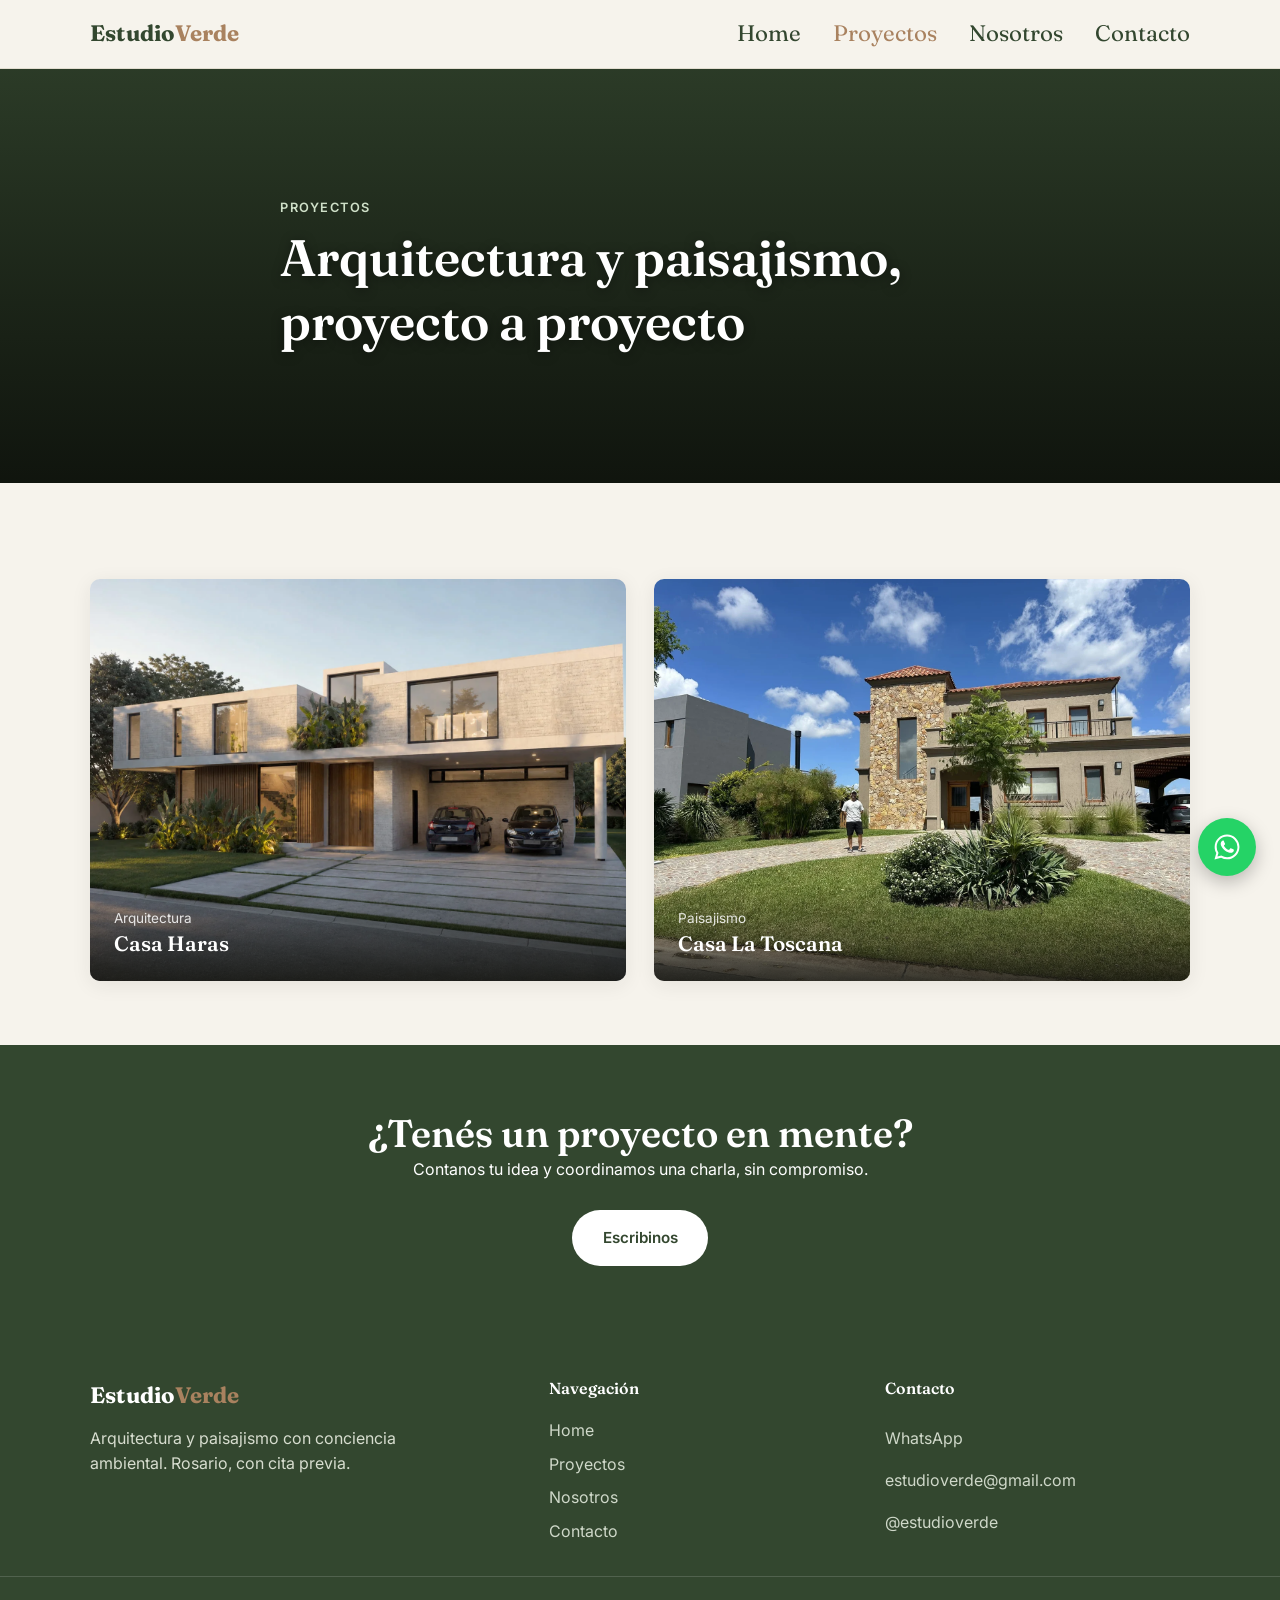
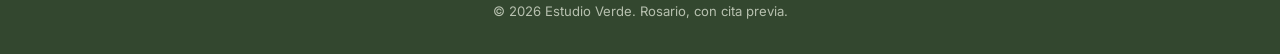
==== proyectos/index.html @ 6f8d034b "Sitio institucional de Estudio Verde Arquitectura y paisajismo con conciencia ambiental. HTML/CSS/JS" ====
<!DOCTYPE html>
<html lang="es">
<head>
<meta charset="UTF-8">
<meta name="viewport" content="width=device-width, initial-scale=1.0">
<title>Proyectos — Estudio Verde</title>
<meta name="description" content="Conocé los proyectos de arquitectura y paisajismo de Estudio Verde.">
<link rel="preconnect" href="https://fonts.googleapis.com">
<link rel="preconnect" href="https://fonts.gstatic.com" crossorigin>
<link href="https://fonts.googleapis.com/css2?family=Fraunces:wght@500;600;700&family=Inter:wght@400;500;600&display=swap" rel="stylesheet">
<link rel="stylesheet" href="../css/styles.css">
</head>
<body>

<header class="header">
  <div class="contenedor">
    <a href="../index.html" class="wordmark">Estudio<span>Verde</span></a>
    <button class="nav-toggle" aria-label="Abrir menú" aria-expanded="false">
      <span></span><span></span><span></span>
    </button>
    <nav class="nav-menu">
      <a href="../index.html">Home</a>
      <a href="index.html" class="activo">Proyectos</a>
      <a href="../nosotros.html">Nosotros</a>
      <a href="../contacto.html">Contacto</a>
    </nav>
  </div>
</header>

<section class="hero hero-mini" style="background-image: linear-gradient(180deg, rgba(20,22,15,0.25) 0%, rgba(15,18,12,0.65) 55%, rgba(12,15,10,0.9) 100%), url('https://picsum.photos/seed/estudioverde-proyectos/1600/700');">
  <div class="contenedor hero-contenido">
    <span class="eyebrow" style="color:#cfe0c8;">Proyectos</span>
    <h1>Arquitectura y paisajismo, proyecto a proyecto</h1>
  </div>
</section>

<section>
  <div class="contenedor">
    <!--
      Grilla de proyectos: por ahora hay 2 casos cargados (Casa Haras y Casa La Toscana).
      Para sumar un proyecto nuevo, copiar un <a class="tarjeta-proyecto"> y crear su página
      individual usando casa-haras.html como plantilla.
    -->
    <div class="grilla-proyectos">
      <a class="tarjeta-proyecto" href="casa-haras.html">
        <img src="../img/proyectos/casa-haras-fachada.webp" alt="Casa Haras — fachada">
        <div class="tarjeta-proyecto-info">
          <span>Arquitectura</span>
          <h3>Casa Haras</h3>
        </div>
      </a>
      <a class="tarjeta-proyecto" href="casa-la-toscana.html">
        <img src="../img/proyectos/toscana-02.webp" alt="Casa La Toscana — paisajismo">
        <div class="tarjeta-proyecto-info">
          <span>Paisajismo</span>
          <h3>Casa La Toscana</h3>
        </div>
      </a>
    </div>
  </div>
</section>

<section class="cta-final">
  <div class="contenedor centrado">
    <h2>¿Tenés un proyecto en mente?</h2>
    <p>Contanos tu idea y coordinamos una charla, sin compromiso.</p>
    <div class="hero-acciones" style="justify-content:center;">
      <a href="../contacto.html" class="boton boton-primario" style="background:#fff; color:var(--verde-oscuro);">Escribinos</a>
    </div>
  </div>
</section>

<footer class="footer">
  <div class="contenedor">
    <div>
      <a href="../index.html" class="wordmark" style="color:#fff;">Estudio<span style="color:var(--tierra);">Verde</span></a>
      <p style="margin-top:0.75rem; max-width:340px;">Arquitectura y paisajismo con conciencia ambiental. Rosario, con cita previa.</p>
    </div>
    <div class="footer-links">
      <h4>Navegación</h4>
      <a href="../index.html">Home</a>
      <a href="index.html">Proyectos</a>
      <a href="../nosotros.html">Nosotros</a>
      <a href="../contacto.html">Contacto</a>
    </div>
    <div class="footer-links">
      <h4>Contacto</h4>
      <a href="https://wa.me/5491164099986?text=Hola!%20Vi%20la%20web%20de%20Estudio%20Verde%20y%20me%20gustar%C3%ADa%20hacer%20una%20consulta." target="_blank" rel="noopener">WhatsApp</a>
      <a href="mailto:estudioverde@gmail.com">estudioverde@gmail.com</a>
      <a href="https://instagram.com/estudioverde" target="_blank" rel="noopener">@estudioverde</a>
    </div>
  </div>
  <div class="footer-bottom">© 2026 Estudio Verde. Rosario, con cita previa.</div>
</footer>

<a class="whatsapp-flotante" href="https://wa.me/5491164099986?text=Hola!%20Vi%20la%20web%20de%20Estudio%20Verde%20y%20me%20gustar%C3%ADa%20hacer%20una%20consulta." target="_blank" rel="noopener" aria-label="Escribinos por WhatsApp">
  <svg viewBox="0 0 24 24"><path d="M12.04 2C6.58 2 2.13 6.45 2.13 11.91c0 1.75.46 3.45 1.32 4.95L2 22l5.28-1.38a9.9 9.9 0 0 0 4.76 1.21h.01c5.46 0 9.9-4.45 9.9-9.92 0-2.65-1.03-5.14-2.9-7.01A9.86 9.86 0 0 0 12.04 2m0 1.67c2.24 0 4.35.87 5.93 2.45a8.23 8.23 0 0 1 2.42 5.8c0 4.55-3.71 8.25-8.36 8.25a8.3 8.3 0 0 1-4.22-1.15l-.3-.18-3.13.82.84-3.04-.2-.31a8.18 8.18 0 0 1-1.27-4.39c0-4.55 3.71-8.25 8.29-8.25M8.53 7.02c-.17 0-.45.06-.68.32-.23.25-.9.87-.9 2.13 0 1.25.92 2.46 1.05 2.63.13.17 1.79 2.87 4.43 3.9 2.19.86 2.63.69 3.11.65.48-.04 1.55-.63 1.77-1.24.22-.6.22-1.12.15-1.23-.06-.11-.24-.17-.5-.3-.26-.13-1.55-.77-1.79-.86-.24-.09-.42-.13-.59.13-.17.26-.68.86-.83 1.03-.15.17-.31.19-.57.06-.26-.13-1.1-.4-2.09-1.28-.77-.68-1.29-1.53-1.44-1.79-.15-.26-.02-.4.11-.53.12-.12.26-.31.39-.47.13-.15.17-.26.26-.43.09-.17.04-.32-.02-.45-.06-.13-.59-1.44-.82-1.97-.21-.51-.43-.44-.59-.45-.15-.01-.32-.01-.5-.01"/></svg>
</a>

<script src="../js/main.js"></script>
</body>
</html>
---- css/styles.css ----
/* ===========================================================
   Estudio Verde — hoja de estilos compartida
   Mobile-first. Paleta: verdes (no flúor), tonos tierra y madera.
   =========================================================== */

:root {
  /* Paleta — editar acá para ajustar todo el sitio */
  --verde-principal: #4b6b4a;
  --verde-oscuro: #33472f;
  --verde-claro: #7c9a72;
  --tierra: #a9825f;
  --madera: #8a6446;
  --crema-fondo: #f6f3ec;
  --crema-card: #ffffff;
  --texto-principal: #2c2a24;
  --texto-suave: #5c584d;
  --borde: #e2ddd0;

  --fuente-titulos: 'Fraunces', Georgia, serif;
  --fuente-cuerpo: 'Inter', -apple-system, BlinkMacSystemFont, sans-serif;

  --radio: 10px;
  --sombra: 0 4px 20px rgba(44, 42, 36, 0.08);
  --contenido-max: 1140px;
}

* {
  box-sizing: border-box;
  margin: 0;
  padding: 0;
}

html {
  scroll-behavior: smooth;
}

body {
  font-family: var(--fuente-cuerpo);
  color: var(--texto-principal);
  background: var(--crema-fondo);
  line-height: 1.6;
  overflow-x: hidden;
}

img {
  max-width: 100%;
  display: block;
}

a {
  color: inherit;
  text-decoration: none;
}

ul {
  list-style: none;
}

h1, h2, h3, h4 {
  font-family: var(--fuente-titulos);
  color: var(--verde-oscuro);
  line-height: 1.25;
  font-weight: 600;
}

h1 { font-size: clamp(2rem, 5vw, 3.2rem); }
h2 { font-size: clamp(1.6rem, 4vw, 2.4rem); }
h3 { font-size: 1.3rem; }

p { color: var(--texto-suave); }

.contenedor {
  max-width: var(--contenido-max);
  margin: 0 auto;
  padding: 0 1.25rem;
}

section {
  padding: 4rem 0;
}

.seccion-alt {
  background: var(--crema-card);
}

.centrado { text-align: center; }

.eyebrow {
  text-transform: uppercase;
  letter-spacing: 0.12em;
  font-size: 0.8rem;
  font-weight: 600;
  color: var(--verde-principal);
  margin-bottom: 0.5rem;
  display: block;
}

.intro-seccion {
  max-width: 640px;
  margin: 0 auto 2.5rem;
  text-align: center;
}

/* ---------- Botones ---------- */
.boton {
  display: inline-block;
  padding: 0.85rem 1.8rem;
  border-radius: 999px;
  font-weight: 600;
  font-size: 0.95rem;
  border: 2px solid transparent;
  cursor: pointer;
  transition: transform 0.15s ease, box-shadow 0.15s ease, background 0.15s ease;
}

.boton:hover {
  transform: translateY(-2px);
}

.boton-primario {
  background: var(--verde-principal);
  color: #fff;
}

.boton-primario:hover {
  background: var(--verde-oscuro);
}

.boton-secundario {
  background: transparent;
  border-color: var(--verde-principal);
  color: var(--verde-principal);
}

.boton-secundario:hover {
  background: var(--verde-principal);
  color: #fff;
}

/* ---------- Header / nav ---------- */
.header {
  position: sticky;
  top: 0;
  z-index: 100;
  background: rgba(246, 243, 236, 0.95);
  backdrop-filter: blur(6px);
  border-bottom: 1px solid var(--borde);
}

.header .contenedor {
  display: flex;
  align-items: center;
  justify-content: space-between;
  padding-top: 1rem;
  padding-bottom: 1rem;
}

.wordmark {
  font-family: var(--fuente-titulos);
  font-size: 1.4rem;
  font-weight: 700;
  color: var(--verde-oscuro);
  letter-spacing: 0.01em;
}

.wordmark span {
  color: var(--tierra);
}

.nav-toggle {
  display: block;
  background: none;
  border: none;
  cursor: pointer;
  padding: 0.4rem;
  z-index: 110;
}

.nav-toggle span {
  display: block;
  width: 26px;
  height: 2px;
  background: var(--verde-oscuro);
  margin: 5px 0;
  transition: transform 0.2s ease, opacity 0.2s ease;
}

.nav-toggle[aria-expanded="true"] span:nth-child(1) {
  transform: translateY(7px) rotate(45deg);
}
.nav-toggle[aria-expanded="true"] span:nth-child(2) {
  opacity: 0;
}
.nav-toggle[aria-expanded="true"] span:nth-child(3) {
  transform: translateY(-7px) rotate(-45deg);
}

.nav-menu {
  position: fixed;
  inset: 0 0 0 30%;
  background: var(--crema-fondo);
  display: flex;
  flex-direction: column;
  justify-content: center;
  gap: 1.5rem;
  padding: 2rem;
  transform: translateX(100%);
  transition: transform 0.25s ease;
  border-left: 1px solid var(--borde);
}

.nav-menu.abierto {
  transform: translateX(0);
}

.nav-menu a {
  font-family: var(--fuente-titulos);
  font-size: 1.4rem;
  color: var(--verde-oscuro);
}

.nav-menu a.activo {
  color: var(--tierra);
}

/* ---------- Hero ---------- */
.hero {
  position: relative;
  min-height: 78vh;
  display: flex;
  align-items: flex-end;
  color: #fff;
  background-color: var(--verde-oscuro);
  background-size: cover;
  background-position: center;
}

.hero-contenido h1,
.hero-contenido p {
  text-shadow: 0 2px 12px rgba(0,0,0,0.45);
}

.hero-contenido {
  padding: 3rem 0 4rem;
  max-width: 720px;
}

.hero-contenido h1,
.hero-contenido p {
  color: #fff;
}

.hero-acciones {
  margin-top: 1.75rem;
  display: flex;
  flex-wrap: wrap;
  gap: 1rem;
}

.hero-mini {
  min-height: 46vh;
  align-items: center;
}

.hero-mini .hero-contenido {
  padding: 3rem 0;
}

/* ---------- Grillas "qué hacen" ---------- */
.grilla-tres {
  display: grid;
  grid-template-columns: 1fr;
  gap: 1.75rem;
  margin-top: 2rem;
}

.tarjeta-servicio {
  background: var(--crema-card);
  border-radius: var(--radio);
  overflow: hidden;
  box-shadow: var(--sombra);
  display: flex;
  flex-direction: column;
}

.tarjeta-servicio img {
  height: 220px;
  width: 100%;
  object-fit: cover;
}

.tarjeta-servicio .texto {
  padding: 1.5rem;
}

.tarjeta-servicio p {
  margin-top: 0.5rem;
}

/* ---------- Por qué elegirlos ---------- */
.por-que {
  display: grid;
  grid-template-columns: 1fr;
  gap: 2rem;
  align-items: center;
}

.por-que-lista {
  display: grid;
  gap: 1.25rem;
  margin-top: 1.5rem;
}

.por-que-item {
  display: flex;
  gap: 1rem;
  align-items: flex-start;
}

.por-que-icono {
  flex-shrink: 0;
  width: 44px;
  height: 44px;
  border-radius: 50%;
  background: var(--verde-claro);
  color: #fff;
  display: flex;
  align-items: center;
  justify-content: center;
  font-weight: 700;
  font-family: var(--fuente-titulos);
}

/* ---------- Proyectos destacados / grilla ---------- */
.grilla-proyectos {
  display: grid;
  grid-template-columns: 1fr;
  gap: 1.75rem;
  margin-top: 2rem;
}

.tarjeta-proyecto {
  position: relative;
  border-radius: var(--radio);
  overflow: hidden;
  box-shadow: var(--sombra);
  aspect-ratio: 4/3;
  color: #fff;
}

.tarjeta-proyecto img {
  width: 100%;
  height: 100%;
  object-fit: cover;
  transition: transform 0.35s ease;
}

.tarjeta-proyecto:hover img {
  transform: scale(1.05);
}

.tarjeta-proyecto-info {
  position: absolute;
  inset: auto 0 0 0;
  padding: 1.5rem;
  background: linear-gradient(180deg, transparent, rgba(20,20,15,0.85));
}

.tarjeta-proyecto-info h3,
.tarjeta-proyecto-info span {
  color: #fff;
}

.tarjeta-proyecto-info span {
  font-size: 0.85rem;
  opacity: 0.85;
}

/* ---------- Proceso de trabajo ---------- */
.pasos-proceso {
  display: grid;
  grid-template-columns: 1fr;
  gap: 1.5rem;
  margin-top: 2rem;
  counter-reset: paso;
}

.paso {
  background: var(--crema-card);
  border-radius: var(--radio);
  padding: 1.75rem;
  box-shadow: var(--sombra);
}

.paso::before {
  counter-increment: paso;
  content: counter(paso);
  display: inline-flex;
  align-items: center;
  justify-content: center;
  width: 40px;
  height: 40px;
  border-radius: 50%;
  background: var(--tierra);
  color: #fff;
  font-family: var(--fuente-titulos);
  font-weight: 700;
  margin-bottom: 0.75rem;
}

/* ---------- Ubicación / Vení a visitarnos ---------- */
.seccion-ubicacion {
  background: var(--verde-oscuro);
  color: #fff;
  text-align: center;
}

.seccion-ubicacion .eyebrow {
  color: #cfe0c8;
}

.seccion-ubicacion h2 {
  color: #fff;
}

.seccion-ubicacion .intro-seccion p {
  color: #dfe6da;
}

.mapa-embed {
  position: relative;
  width: 100%;
  max-width: 900px;
  margin: 2rem auto 0;
  padding-bottom: 52%;
  border-radius: var(--radio);
  overflow: hidden;
  box-shadow: 0 10px 30px rgba(0,0,0,0.35);
}

.mapa-embed iframe {
  position: absolute;
  inset: 0;
  width: 100%;
  height: 100%;
  border: 0;
}

/* ---------- Preguntas frecuentes ---------- */
.faq-lista {
  display: grid;
  gap: 1rem;
  margin-top: 2rem;
  max-width: 800px;
  margin-left: auto;
  margin-right: auto;
}

.faq-item {
  background: var(--crema-card);
  border-radius: var(--radio);
  box-shadow: var(--sombra);
  overflow: hidden;
}

.faq-item summary {
  list-style: none;
  cursor: pointer;
  padding: 1.25rem 1.5rem;
  display: flex;
  justify-content: space-between;
  align-items: center;
  gap: 1rem;
  font-family: var(--fuente-titulos);
  font-weight: 600;
  color: var(--verde-oscuro);
}

.faq-item summary::-webkit-details-marker {
  display: none;
}

.faq-item summary::after {
  content: '+';
  font-size: 1.5rem;
  line-height: 1;
  color: var(--tierra);
  transition: transform 0.2s ease;
  flex-shrink: 0;
}

.faq-item[open] summary::after {
  transform: rotate(45deg);
}

.faq-item .faq-respuesta {
  padding: 0 1.5rem 1.25rem;
}

.faq-item .faq-respuesta p {
  color: var(--texto-suave);
}

/* ---------- CTA ---------- */
.cta-final {
  background: var(--verde-oscuro);
  color: #fff;
  text-align: center;
}

.cta-final h2,
.cta-final p {
  color: #fff;
}

.cta-final .contenedor {
  max-width: 640px;
}

.cta-final .boton-secundario {
  border-color: #fff;
  color: #fff;
}

.cta-final .boton-secundario:hover {
  background: #fff;
  color: var(--verde-oscuro);
}

/* ---------- Ficha técnica / página de proyecto ---------- */
.proyecto-intro {
  max-width: 720px;
}

.galeria {
  display: grid;
  grid-template-columns: 1fr;
  gap: 1rem;
  margin-top: 2rem;
}

.galeria img {
  border-radius: var(--radio);
  width: 100%;
  object-fit: cover;
  box-shadow: var(--sombra);
}

.ficha-tecnica {
  background: var(--crema-card);
  border-radius: var(--radio);
  box-shadow: var(--sombra);
  padding: 2rem;
  display: grid;
  gap: 1.25rem;
  grid-template-columns: 1fr;
}

.ficha-tecnica dt {
  font-weight: 600;
  color: var(--verde-principal);
  font-size: 0.85rem;
  text-transform: uppercase;
  letter-spacing: 0.06em;
}

.ficha-tecnica dd {
  color: var(--texto-principal);
  margin-top: 0.2rem;
}

/* ---------- Nosotros ---------- */
.perfiles {
  display: grid;
  grid-template-columns: 1fr;
  gap: 2rem;
  margin-top: 2rem;
}

.perfil {
  background: var(--crema-card);
  border-radius: var(--radio);
  box-shadow: var(--sombra);
  overflow: hidden;
}

.perfil img {
  width: 100%;
  height: 260px;
  object-fit: cover;
}

.perfil .texto {
  padding: 1.5rem;
}

/* ---------- Contacto ---------- */
.grilla-contacto {
  display: grid;
  grid-template-columns: 1fr;
  gap: 2.5rem;
  margin-top: 2rem;
}

.form-contacto {
  display: grid;
  gap: 1.1rem;
}

.campo {
  display: grid;
  gap: 0.4rem;
}

.campo label {
  font-weight: 600;
  font-size: 0.9rem;
  color: var(--verde-oscuro);
}

.campo input,
.campo textarea {
  font-family: var(--fuente-cuerpo);
  padding: 0.8rem 1rem;
  border: 1px solid var(--borde);
  border-radius: 8px;
  background: var(--crema-card);
  font-size: 1rem;
  color: var(--texto-principal);
}

.campo input:focus,
.campo textarea:focus {
  outline: 2px solid var(--verde-claro);
  outline-offset: 1px;
}

.campo textarea {
  resize: vertical;
  min-height: 130px;
}

.campo-error {
  color: #a33d3d;
  font-size: 0.82rem;
  min-height: 1em;
}

.form-mensaje-estado {
  padding: 0.9rem 1rem;
  border-radius: 8px;
  font-size: 0.9rem;
  display: none;
}

.form-mensaje-estado.visible {
  display: block;
}

.form-mensaje-estado.exito {
  background: #e4efe0;
  color: var(--verde-oscuro);
}

.form-mensaje-estado.error {
  background: #f7e6e6;
  color: #a33d3d;
}

/* honeypot anti-spam, oculto para usuarios reales */
.campo-oculto {
  position: absolute;
  left: -9999px;
  opacity: 0;
  pointer-events: none;
}

.info-contacto {
  display: grid;
  gap: 1.5rem;
  align-content: start;
}

.info-item {
  background: var(--crema-card);
  border-radius: var(--radio);
  box-shadow: var(--sombra);
  padding: 1.5rem;
}

.info-item h3 {
  margin-bottom: 0.4rem;
}

.info-item a.destacado {
  color: var(--verde-principal);
  font-weight: 600;
}

.boton-whatsapp-inline {
  background: #4caf50;
  color: #fff;
  padding: 0.75rem 1.4rem;
  border-radius: 999px;
  display: inline-flex;
  align-items: center;
  gap: 0.5rem;
  font-weight: 600;
  margin-top: 0.75rem;
}

/* ---------- Botón flotante WhatsApp ---------- */
.whatsapp-flotante {
  position: fixed;
  bottom: 1.5rem;
  right: 1.5rem;
  width: 58px;
  height: 58px;
  border-radius: 50%;
  background: #25D366;
  display: flex;
  align-items: center;
  justify-content: center;
  box-shadow: 0 6px 18px rgba(0,0,0,0.25);
  z-index: 200;
  transition: transform 0.15s ease;
}

.whatsapp-flotante:hover {
  transform: scale(1.08);
}

.whatsapp-flotante svg {
  width: 30px;
  height: 30px;
  fill: #fff;
}

/* ---------- Footer ---------- */
.footer {
  background: var(--verde-oscuro);
  color: #e9e6dd;
  padding: 3rem 0 2rem;
}

.footer .contenedor {
  display: grid;
  gap: 2rem;
  grid-template-columns: 1fr;
}

.footer h4 {
  color: #fff;
  margin-bottom: 0.75rem;
  font-size: 1rem;
}

.footer p {
  color: #d7ddcf;
}

.footer a {
  color: #cfd8c9;
}

.footer a:hover {
  color: #fff;
}

.footer-links {
  display: grid;
  gap: 0.5rem;
}

.footer-bottom {
  margin-top: 2rem;
  padding-top: 1.5rem;
  border-top: 1px solid rgba(255,255,255,0.15);
  font-size: 0.82rem;
  color: #b7c0af;
  text-align: center;
}

/* ---------- Breakpoints ---------- */
@media (min-width: 640px) {
  .grilla-proyectos {
    grid-template-columns: 1fr 1fr;
  }
  .perfiles {
    grid-template-columns: 1fr 1fr;
  }
  .galeria {
    grid-template-columns: 1fr 1fr;
  }
  .ficha-tecnica {
    grid-template-columns: 1fr 1fr;
  }
}

@media (min-width: 860px) {
  .nav-toggle {
    display: none;
  }
  .nav-menu {
    position: static;
    flex-direction: row;
    background: none;
    border: none;
    padding: 0;
    transform: none;
    gap: 2rem;
  }
  .grilla-tres {
    grid-template-columns: 1fr 1fr 1fr;
  }
  .por-que {
    grid-template-columns: 1fr 1fr;
  }
  .pasos-proceso {
    grid-template-columns: repeat(4, 1fr);
  }
  .grilla-contacto {
    grid-template-columns: 1.3fr 1fr;
  }
  .footer .contenedor {
    grid-template-columns: 1.4fr 1fr 1fr;
  }
}
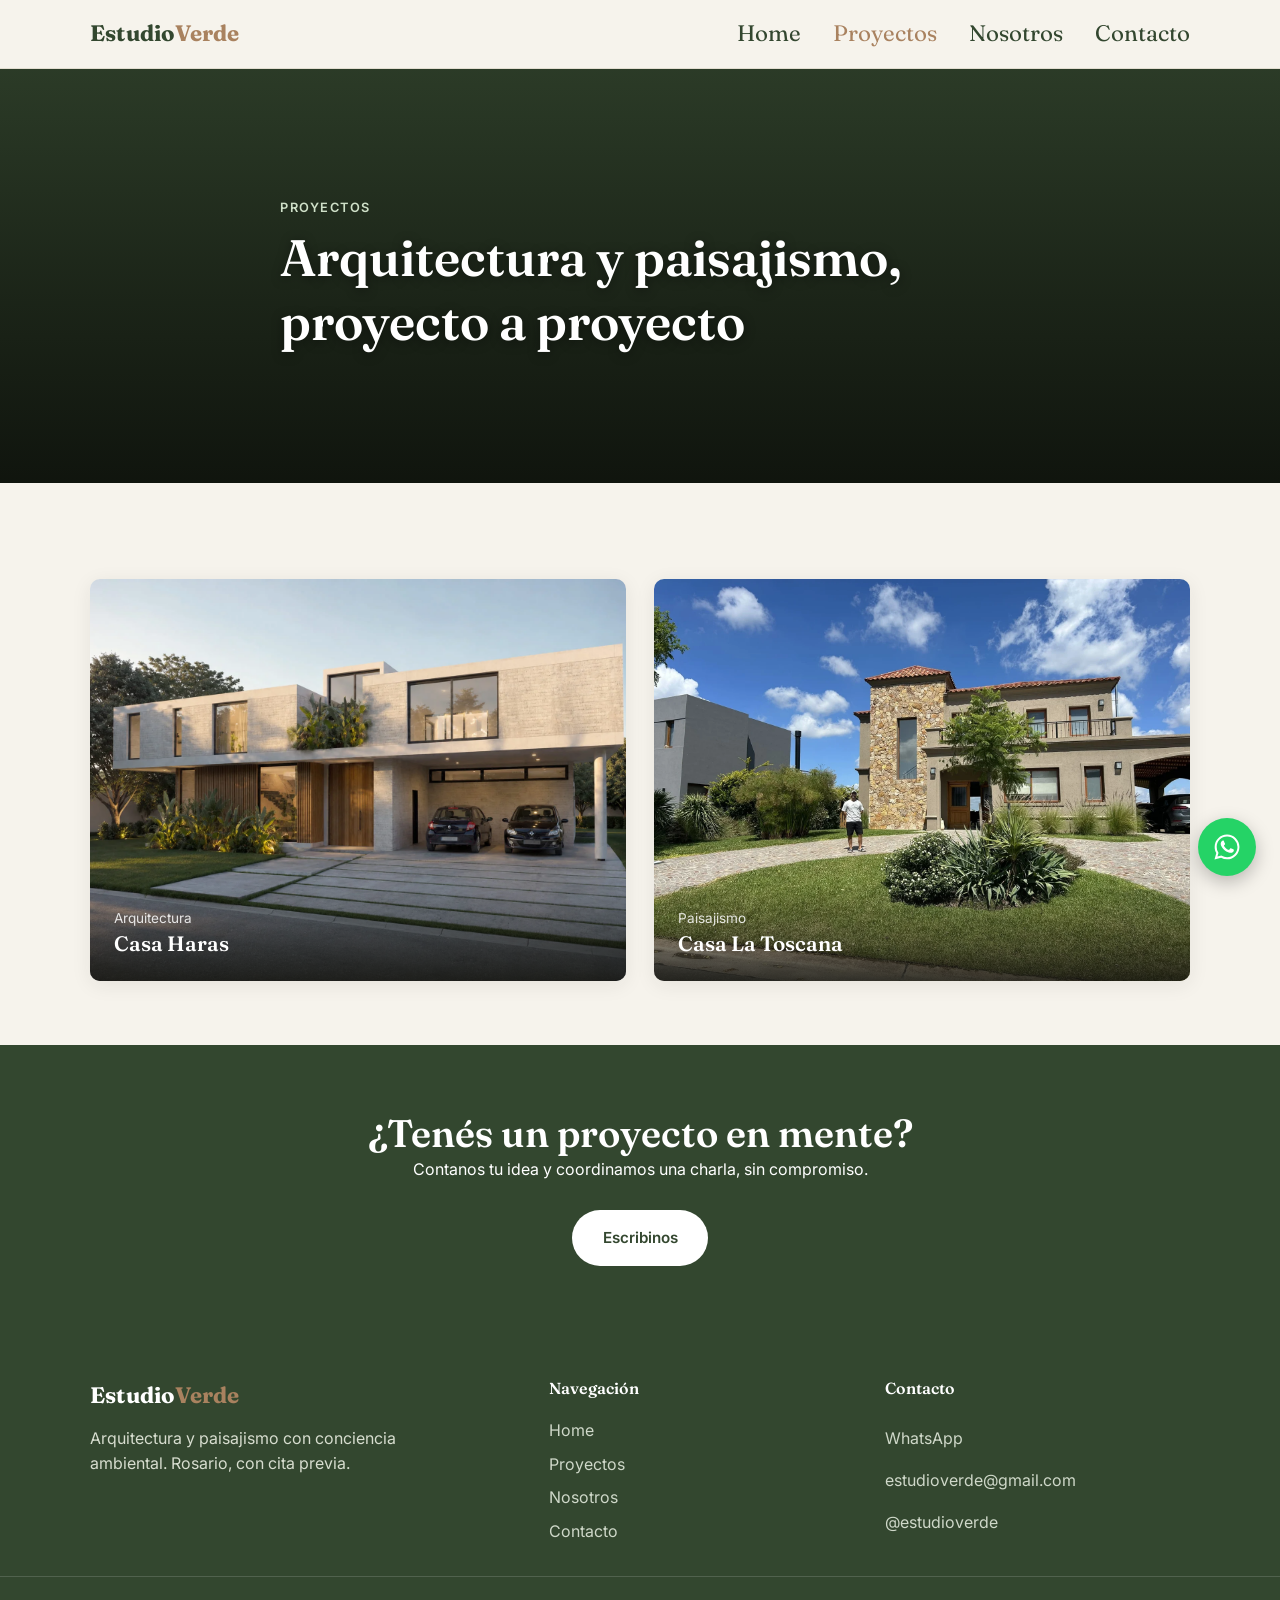
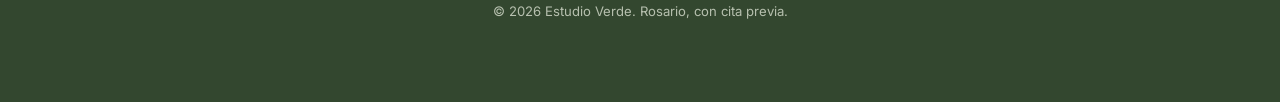
==== commit 2c5cc82b: "Ajustes de auditoría: paridad paisajismo, clases CSS compartidas y detalles de accesibilidad - Reord" ====
--- a/proyectos/index.html
+++ b/proyectos/index.html
@@ -29,7 +29,7 @@
 
 <section class="hero hero-mini" style="background-image: linear-gradient(180deg, rgba(20,22,15,0.25) 0%, rgba(15,18,12,0.65) 55%, rgba(12,15,10,0.9) 100%), url('https://picsum.photos/seed/estudioverde-proyectos/1600/700');">
   <div class="contenedor hero-contenido">
-    <span class="eyebrow" style="color:#cfe0c8;">Proyectos</span>
+    <span class="eyebrow">Proyectos</span>
     <h1>Arquitectura y paisajismo, proyecto a proyecto</h1>
   </div>
 </section>
@@ -65,7 +65,7 @@
     <h2>¿Tenés un proyecto en mente?</h2>
     <p>Contanos tu idea y coordinamos una charla, sin compromiso.</p>
     <div class="hero-acciones" style="justify-content:center;">
-      <a href="../contacto.html" class="boton boton-primario" style="background:#fff; color:var(--verde-oscuro);">Escribinos</a>
+      <a href="../contacto.html" class="boton boton-primario">Escribinos</a>
     </div>
   </div>
 </section>
@@ -73,7 +73,7 @@
 <footer class="footer">
   <div class="contenedor">
     <div>
-      <a href="../index.html" class="wordmark" style="color:#fff;">Estudio<span style="color:var(--tierra);">Verde</span></a>
+      <a href="../index.html" class="wordmark">Estudio<span>Verde</span></a>
       <p style="margin-top:0.75rem; max-width:340px;">Arquitectura y paisajismo con conciencia ambiental. Rosario, con cita previa.</p>
     </div>
     <div class="footer-links">
@@ -85,7 +85,7 @@
     </div>
     <div class="footer-links">
       <h4>Contacto</h4>
-      <a href="https://wa.me/5491164099986?text=Hola!%20Vi%20la%20web%20de%20Estudio%20Verde%20y%20me%20gustar%C3%ADa%20hacer%20una%20consulta." target="_blank" rel="noopener">WhatsApp</a>
+      <a href="https://wa.me/5491164099986?text=Hola!%20Vi%20la%20web%20de%20Estudio%20Verde%20y%20me%20gustar%C3%ADa%20hacer%20una%20consulta%20%F0%9F%8C%BF" target="_blank" rel="noopener">WhatsApp</a>
       <a href="mailto:estudioverde@gmail.com">estudioverde@gmail.com</a>
       <a href="https://instagram.com/estudioverde" target="_blank" rel="noopener">@estudioverde</a>
     </div>
@@ -93,7 +93,7 @@
   <div class="footer-bottom">© 2026 Estudio Verde. Rosario, con cita previa.</div>
 </footer>
 
-<a class="whatsapp-flotante" href="https://wa.me/5491164099986?text=Hola!%20Vi%20la%20web%20de%20Estudio%20Verde%20y%20me%20gustar%C3%ADa%20hacer%20una%20consulta." target="_blank" rel="noopener" aria-label="Escribinos por WhatsApp">
+<a class="whatsapp-flotante" href="https://wa.me/5491164099986?text=Hola!%20Vi%20la%20web%20de%20Estudio%20Verde%20y%20me%20gustar%C3%ADa%20hacer%20una%20consulta%20%F0%9F%8C%BF" target="_blank" rel="noopener" aria-label="Escribinos por WhatsApp">
   <svg viewBox="0 0 24 24"><path d="M12.04 2C6.58 2 2.13 6.45 2.13 11.91c0 1.75.46 3.45 1.32 4.95L2 22l5.28-1.38a9.9 9.9 0 0 0 4.76 1.21h.01c5.46 0 9.9-4.45 9.9-9.92 0-2.65-1.03-5.14-2.9-7.01A9.86 9.86 0 0 0 12.04 2m0 1.67c2.24 0 4.35.87 5.93 2.45a8.23 8.23 0 0 1 2.42 5.8c0 4.55-3.71 8.25-8.36 8.25a8.3 8.3 0 0 1-4.22-1.15l-.3-.18-3.13.82.84-3.04-.2-.31a8.18 8.18 0 0 1-1.27-4.39c0-4.55 3.71-8.25 8.29-8.25M8.53 7.02c-.17 0-.45.06-.68.32-.23.25-.9.87-.9 2.13 0 1.25.92 2.46 1.05 2.63.13.17 1.79 2.87 4.43 3.9 2.19.86 2.63.69 3.11.65.48-.04 1.55-.63 1.77-1.24.22-.6.22-1.12.15-1.23-.06-.11-.24-.17-.5-.3-.26-.13-1.55-.77-1.79-.86-.24-.09-.42-.13-.59.13-.17.26-.68.86-.83 1.03-.15.17-.31.19-.57.06-.26-.13-1.1-.4-2.09-1.28-.77-.68-1.29-1.53-1.44-1.79-.15-.26-.02-.4.11-.53.12-.12.26-.31.39-.47.13-.15.17-.26.26-.43.09-.17.04-.32-.02-.45-.06-.13-.59-1.44-.82-1.97-.21-.51-.43-.44-.59-.45-.15-.01-.32-.01-.5-.01"/></svg>
 </a>
 
--- a/css/styles.css
+++ b/css/styles.css
@@ -250,6 +250,15 @@
   color: #fff;
 }
 
+.hero-contenido .eyebrow {
+  color: #cfe0c8;
+}
+
+.hero .boton-secundario {
+  border-color: #fff;
+  color: #fff;
+}
+
 .hero-acciones {
   margin-top: 1.75rem;
   display: flex;
@@ -523,6 +532,11 @@
 }
 
 .cta-final .boton-secundario:hover {
+  background: #fff;
+  color: var(--verde-oscuro);
+}
+
+.cta-final .boton-primario {
   background: #fff;
   color: var(--verde-oscuro);
 }
@@ -740,13 +754,21 @@
 .footer {
   background: var(--verde-oscuro);
   color: #e9e6dd;
-  padding: 3rem 0 2rem;
+  padding: 3rem 0 5rem;
 }
 
 .footer .contenedor {
   display: grid;
   gap: 2rem;
   grid-template-columns: 1fr;
+}
+
+.footer .wordmark {
+  color: #fff;
+}
+
+.footer .wordmark span {
+  color: var(--tierra);
 }
 
 .footer h4 {
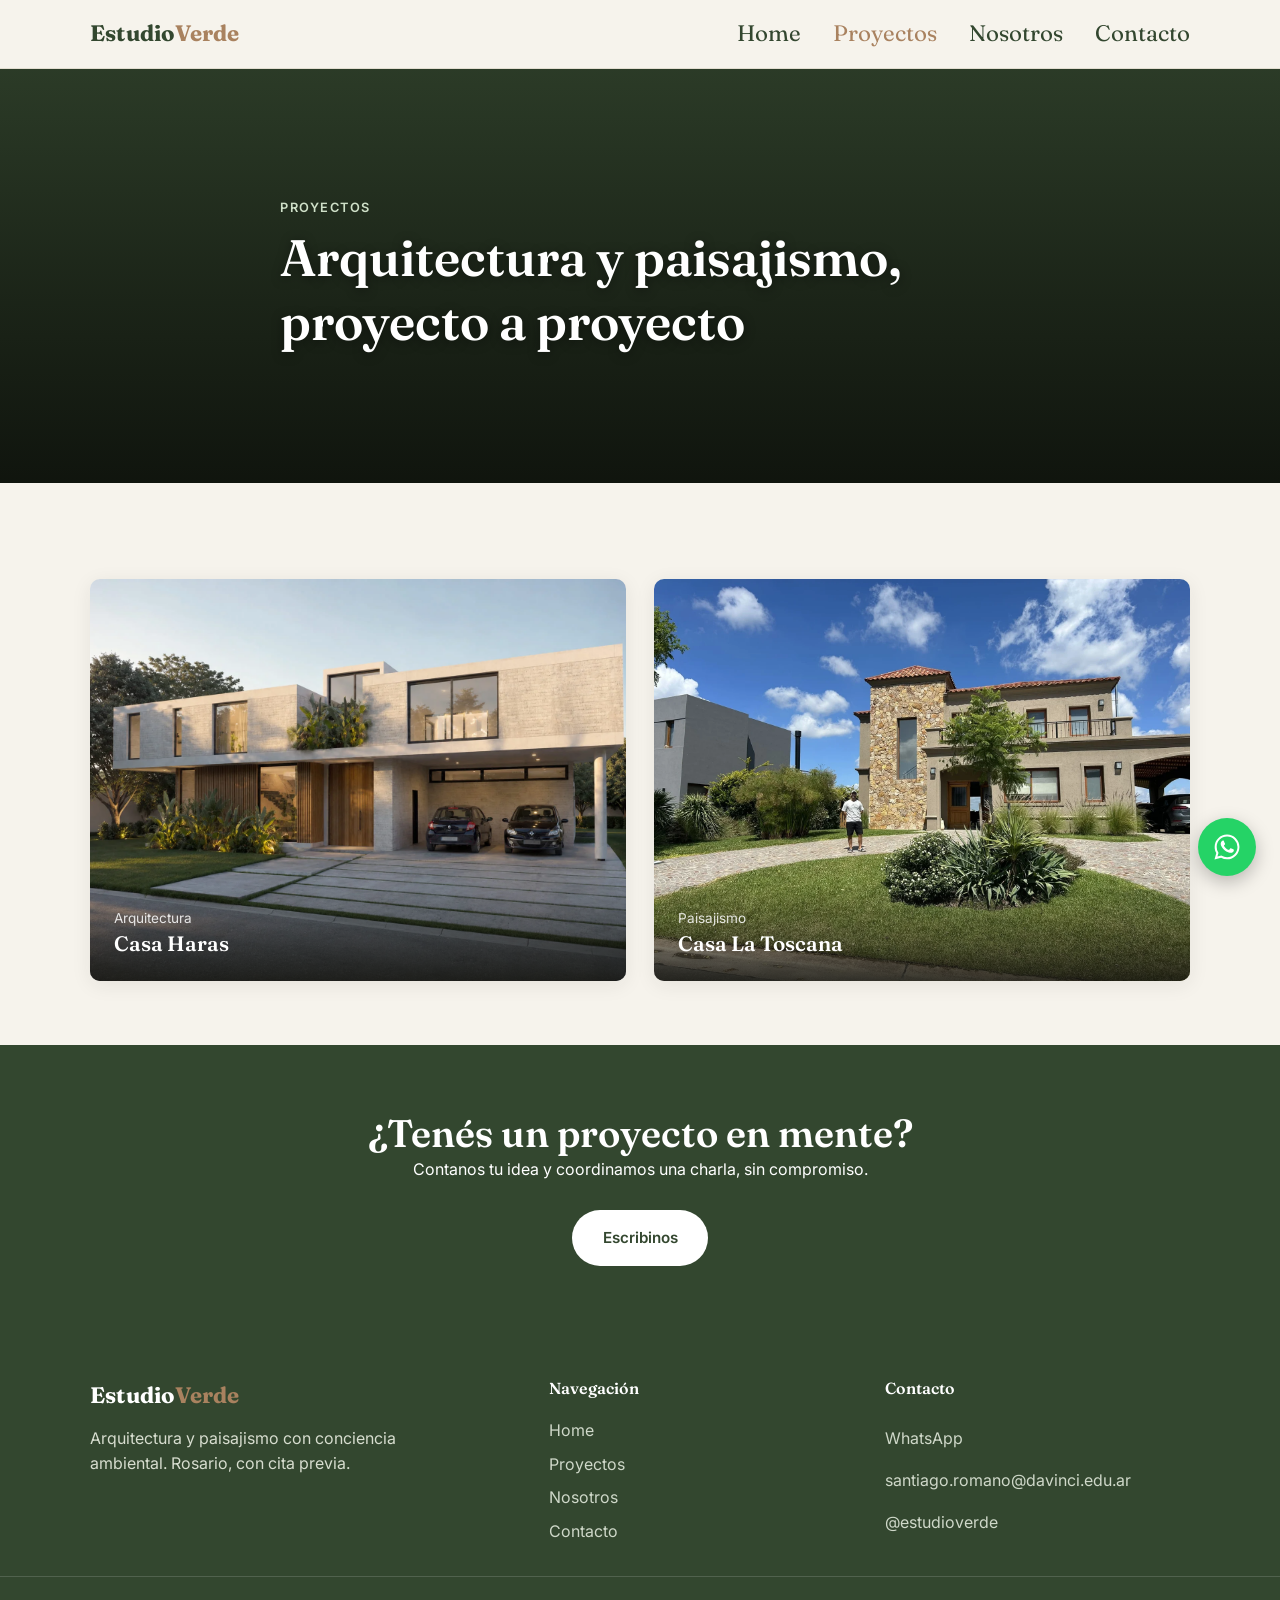
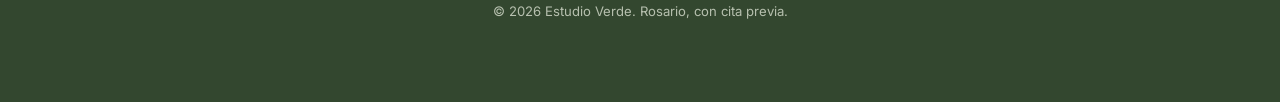
==== commit 57fa4fb6: "Actualiza el mail de contacto del sitio Co-Authored-By: Claude Sonnet 5 <noreply@anthropic.com>" ====
--- a/proyectos/index.html
+++ b/proyectos/index.html
@@ -27,6 +27,7 @@
   </div>
 </header>
 
+<!-- TODO: reemplazar por foto real de proyecto que resuma arquitectura + paisajismo -->
 <section class="hero hero-mini" style="background-image: linear-gradient(180deg, rgba(20,22,15,0.25) 0%, rgba(15,18,12,0.65) 55%, rgba(12,15,10,0.9) 100%), url('https://picsum.photos/seed/estudioverde-proyectos/1600/700');">
   <div class="contenedor hero-contenido">
     <span class="eyebrow">Proyectos</span>
@@ -86,7 +87,7 @@
     <div class="footer-links">
       <h4>Contacto</h4>
       <a href="https://wa.me/5491164099986?text=Hola!%20Vi%20la%20web%20de%20Estudio%20Verde%20y%20me%20gustar%C3%ADa%20hacer%20una%20consulta%20%F0%9F%8C%BF" target="_blank" rel="noopener">WhatsApp</a>
-      <a href="mailto:estudioverde@gmail.com">estudioverde@gmail.com</a>
+      <a href="mailto:santiago.romano@davinci.edu.ar">santiago.romano@davinci.edu.ar</a>
       <a href="https://instagram.com/estudioverde" target="_blank" rel="noopener">@estudioverde</a>
     </div>
   </div>
